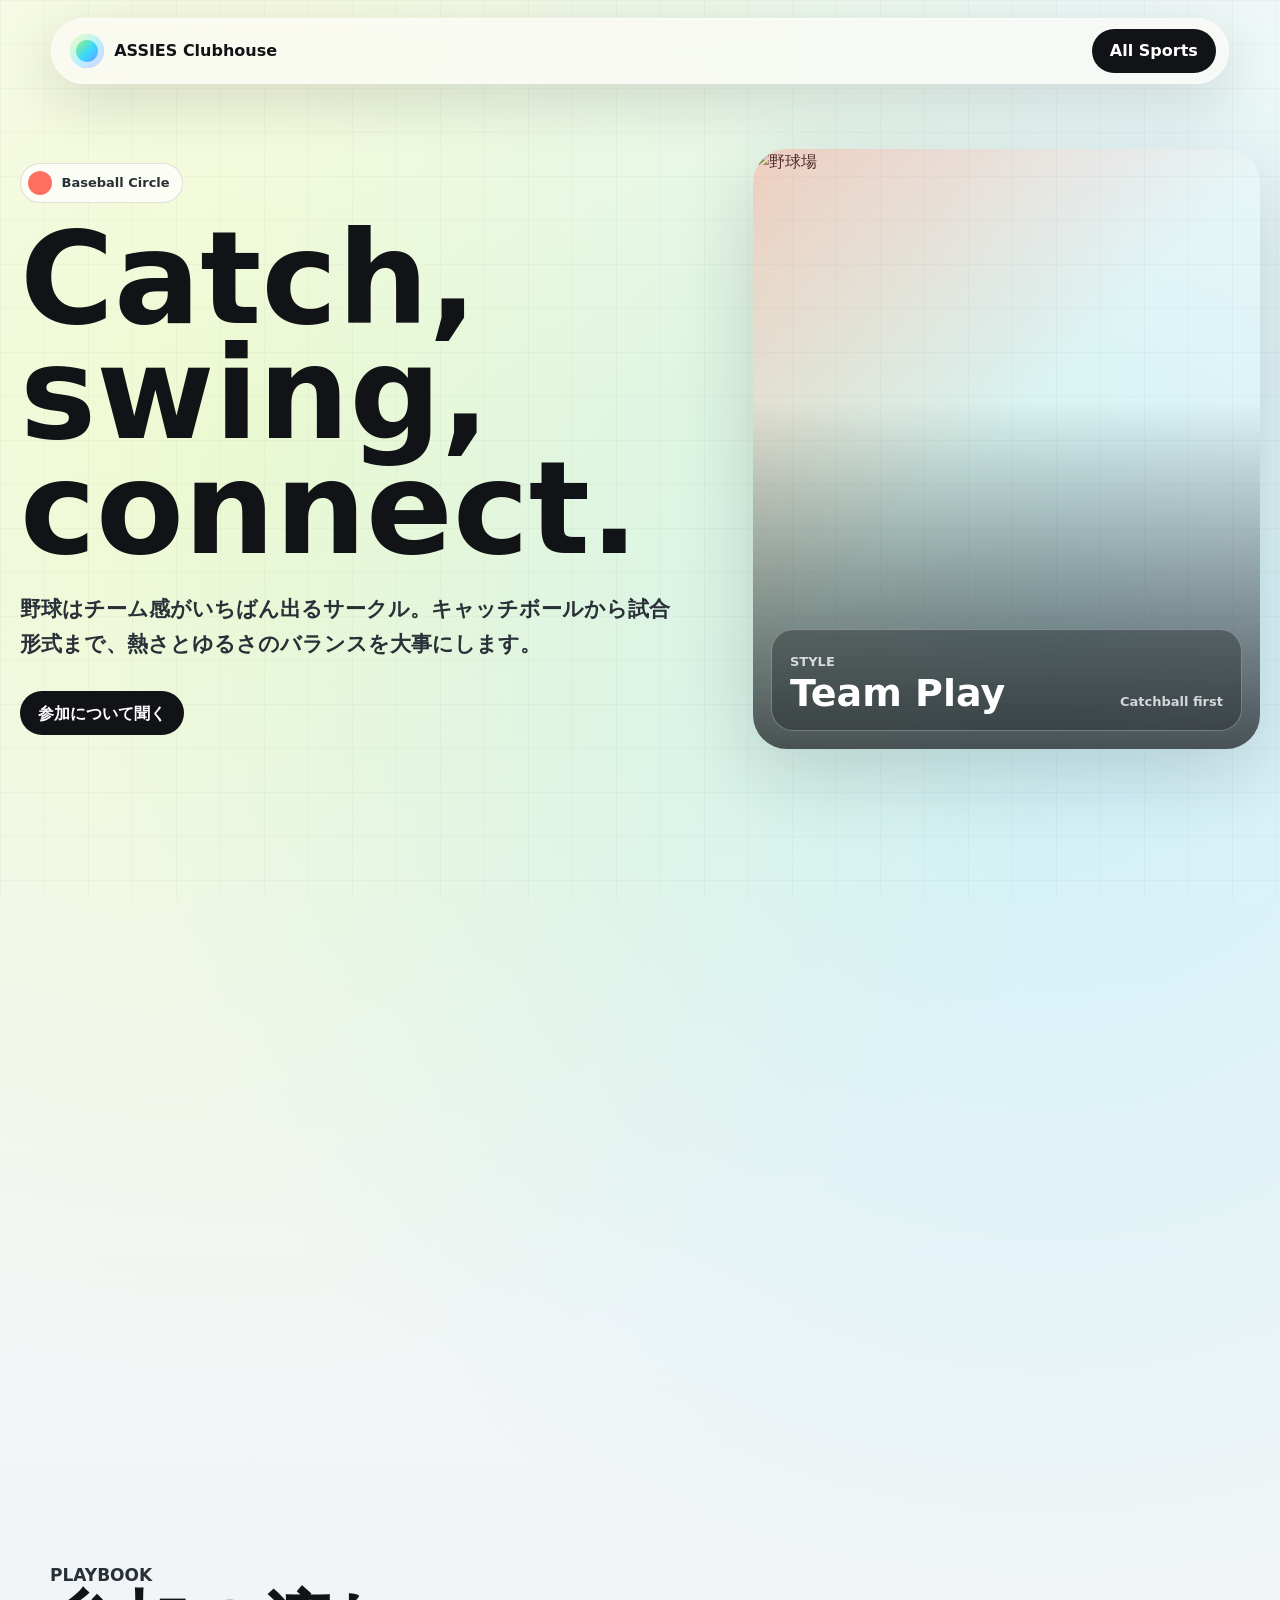
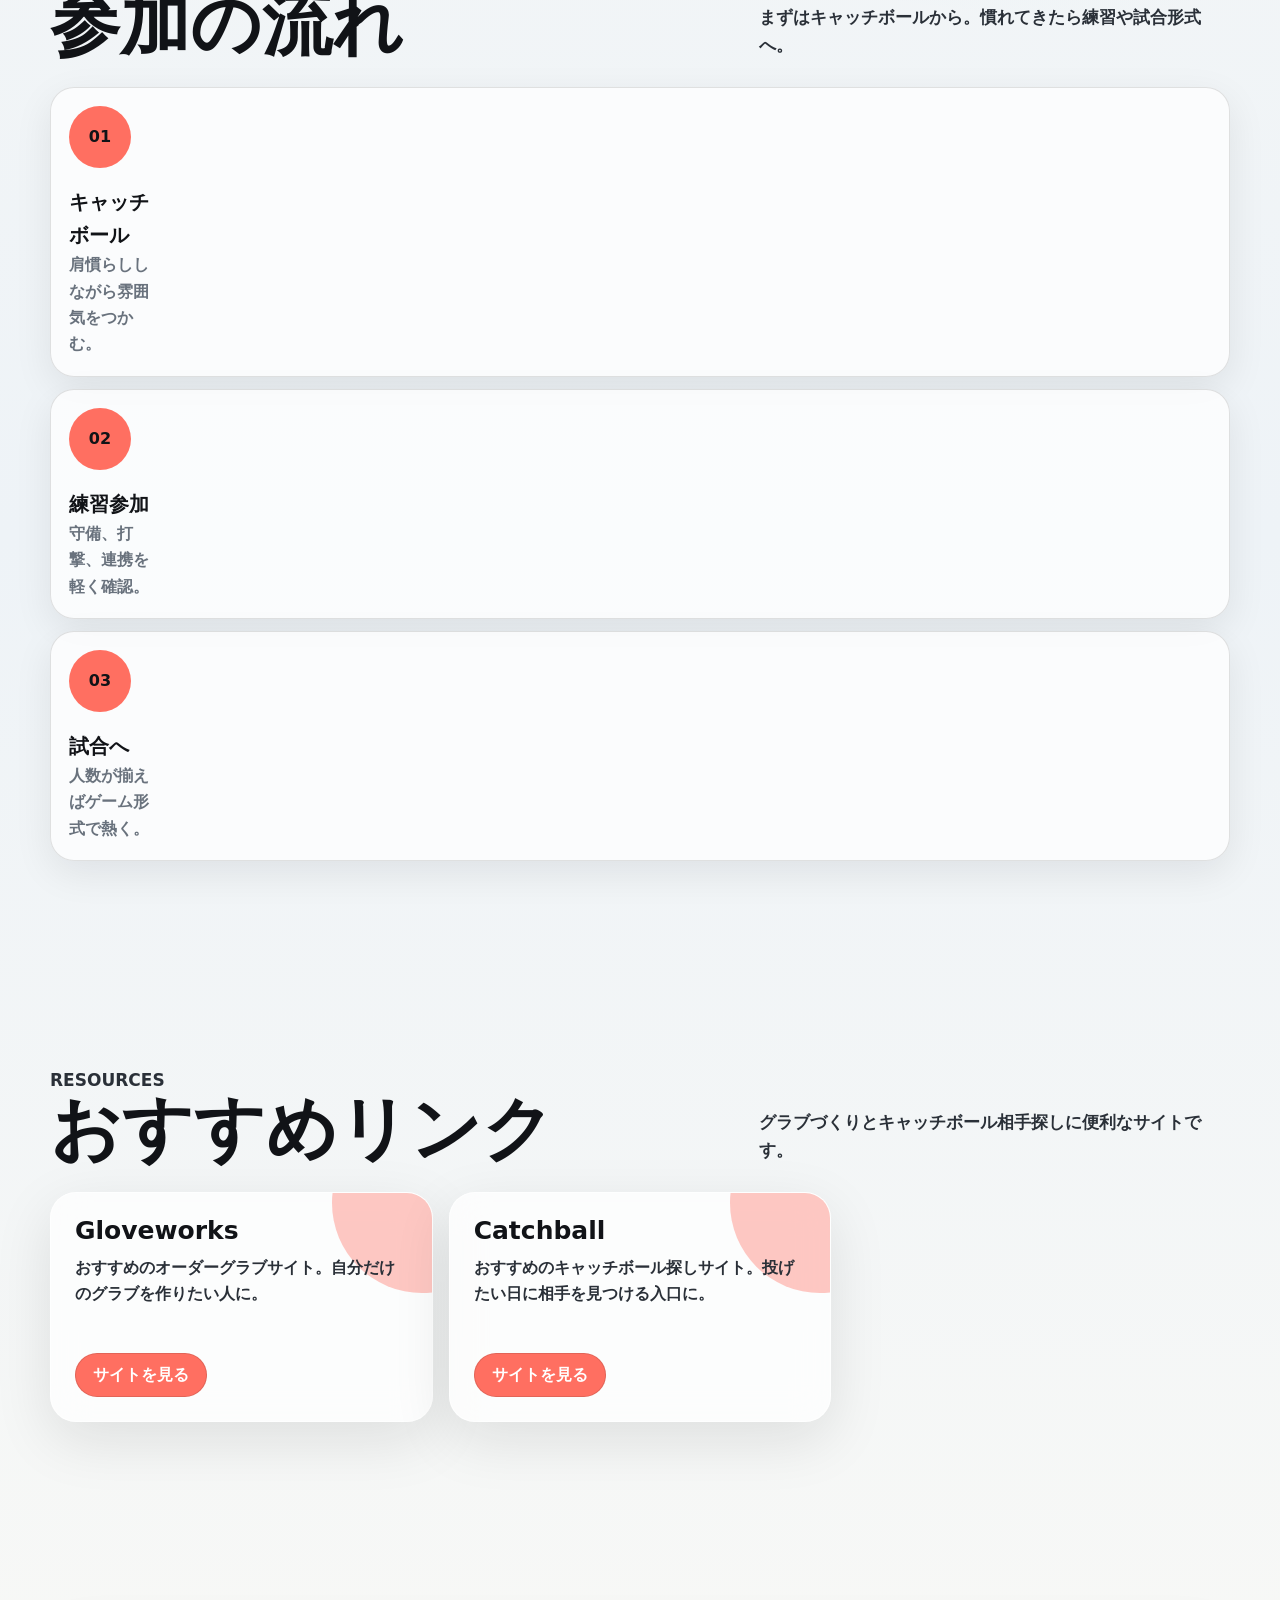
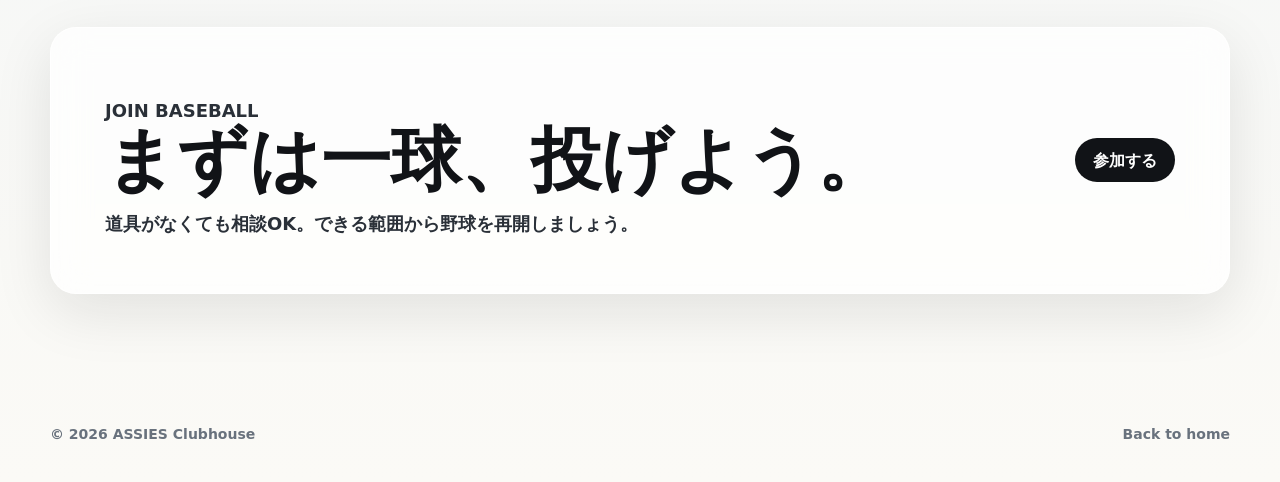
==== baseball.html @ 5f5e79d3 "Add circle detail pages" ====
<!doctype html>
<html lang="ja">
  <head>
    <meta charset="utf-8" />
    <meta name="viewport" content="width=device-width, initial-scale=1" />
    <title>Baseball | ASSIES Clubhouse</title>
    <meta name="description" content="ASSIESの野球サークル詳細ページです。" />
    <link rel="stylesheet" href="circle.css" />
    <style>
      :root { --accent: #ff6f61; }
    </style>
  </head>
  <body>
    <header class="site-header"><a class="brand" href="index.html"><span class="brand-mark"></span>ASSIES Clubhouse</a><a class="header-link" href="index.html#sports">All Sports</a></header>
    <main>
      <section class="circle-hero">
        <div class="hero-copy"><p class="kicker"><span class="pulse"></span> Baseball Circle</p><h1>Catch, swing, connect.</h1><p class="lead">野球はチーム感がいちばん出るサークル。キャッチボールから試合形式まで、熱さとゆるさのバランスを大事にします。</p><a class="button" href="#join">参加について聞く</a></div>
        <div class="hero-photo"><img src="https://images.unsplash.com/photo-1508344928928-7165b67de128?auto=format&fit=crop&w=1400&q=82" alt="野球場" /><div class="photo-stat"><div><span>STYLE</span><b>Team Play</b></div><span>Catchball first</span></div></div>
      </section>
      <section class="section reveal"><div class="section-inner"><div class="section-head"><div><p class="label">Circle Profile</p><h2>一球で距離が縮まる。</h2></div><p>ガチすぎないけど、プレーはちゃんと熱い。道具選びやキャッチボール相手探しも含めて楽しめる場所です。</p></div><div class="info-grid"><div class="info-card"><b>対象</b><p>草野球経験者、初心者、久しぶりに投げたい人。</p></div><div class="info-card"><b>活動イメージ</b><p>キャッチボール、ノック、バッティング、試合形式。</p></div><div class="info-card"><b>推しポイント</b><p>グラブや道具の話でも盛り上がれる、野球好きの集合地点。</p></div></div></div></section>
      <section class="section reveal"><div class="section-inner"><div class="section-head"><div><p class="label">Playbook</p><h2>参加の流れ</h2></div><p>まずはキャッチボールから。慣れてきたら練習や試合形式へ。</p></div><div class="flow"><div class="flow-step"><div></div><div><b>キャッチボール</b><span>肩慣らししながら雰囲気をつかむ。</span></div></div><div class="flow-step"><div></div><div><b>練習参加</b><span>守備、打撃、連携を軽く確認。</span></div></div><div class="flow-step"><div></div><div><b>試合へ</b><span>人数が揃えばゲーム形式で熱く。</span></div></div></div></div></section>
      <section class="section reveal"><div class="section-inner"><div class="section-head"><div><p class="label">Resources</p><h2>おすすめリンク</h2></div><p>グラブづくりとキャッチボール相手探しに便利なサイトです。</p></div><div class="resource-grid"><article class="resource-card dark"><div><h3>Gloveworks</h3><p>おすすめのオーダーグラブサイト。自分だけのグラブを作りたい人に。</p></div><a class="button" href="https://jp.gloveworks.net/customize" target="_blank" rel="noopener noreferrer">サイトを見る</a></article><article class="resource-card dark"><div><h3>Catchball</h3><p>おすすめのキャッチボール探しサイト。投げたい日に相手を見つける入口に。</p></div><a class="button" href="https://catchball.website/" target="_blank" rel="noopener noreferrer">サイトを見る</a></article></div></div></section>
      <section class="section reveal" id="join"><div class="section-inner"><div class="join-panel"><div><p class="label">Join Baseball</p><h2>まずは一球、投げよう。</h2><p>道具がなくても相談OK。できる範囲から野球を再開しましょう。</p></div><a class="button" href="mailto:hello@example.com">参加する</a></div></div></section>
    </main>
    <footer><span>&copy; 2026 ASSIES Clubhouse</span><span><a href="index.html">Back to home</a></span></footer>
  </body>
</html>
---- circle.css ----
:root {
  --ink: #111317;
  --soft-ink: #2a3038;
  --muted: #69727d;
  --paper: #fbfaf6;
  --white: #ffffff;
  --acid: #c8ff3d;
  --cyan: #38d7ff;
  --coral: #ff6f61;
  --violet: #8f7aff;
  --line: rgba(17, 19, 23, 0.12);
  --glass: rgba(255, 255, 255, 0.72);
  --shadow: 0 24px 80px rgba(17, 19, 23, 0.16);
}

* {
  box-sizing: border-box;
}

html {
  scroll-behavior: smooth;
}

body {
  margin: 0;
  font-family: "Inter", "Yu Gothic", "Hiragino Kaku Gothic ProN", Meiryo, system-ui,
    sans-serif;
  color: var(--ink);
  background:
    radial-gradient(circle at 18% 12%, rgba(200, 255, 61, 0.2), transparent 28%),
    radial-gradient(circle at 82% 18%, rgba(56, 215, 255, 0.22), transparent 30%),
    linear-gradient(180deg, #fbfaf6, #eef3f7 58%, #fbfaf6);
  line-height: 1.65;
}

body::before {
  content: "";
  position: fixed;
  inset: 0;
  z-index: -1;
  opacity: 0.45;
  background-image:
    linear-gradient(rgba(17, 19, 23, 0.055) 1px, transparent 1px),
    linear-gradient(90deg, rgba(17, 19, 23, 0.055) 1px, transparent 1px);
  background-size: 44px 44px;
}

a {
  color: inherit;
  text-decoration: none;
}

img {
  display: block;
  max-width: 100%;
}

.site-header {
  position: fixed;
  inset: 18px clamp(16px, 4vw, 54px) auto;
  z-index: 30;
  display: flex;
  align-items: center;
  justify-content: space-between;
  gap: 18px;
  padding: 10px 12px 10px 18px;
  border: 1px solid rgba(255, 255, 255, 0.55);
  border-radius: 999px;
  background: rgba(251, 250, 246, 0.76);
  box-shadow: 0 16px 60px rgba(17, 19, 23, 0.14);
  backdrop-filter: blur(18px) saturate(1.2);
}

.brand {
  display: inline-flex;
  align-items: center;
  gap: 10px;
  font-weight: 900;
}

.brand-mark {
  width: 34px;
  aspect-ratio: 1;
  border-radius: 50%;
  background: linear-gradient(135deg, var(--acid), var(--cyan) 54%, var(--violet));
  box-shadow: inset 0 0 0 6px rgba(255, 255, 255, 0.65);
}

.header-link,
.button {
  display: inline-flex;
  align-items: center;
  justify-content: center;
  min-height: 44px;
  padding: 11px 17px;
  border: 1px solid rgba(17, 19, 23, 0.12);
  border-radius: 999px;
  background: var(--ink);
  color: var(--white);
  font-weight: 900;
  line-height: 1.1;
  transition: transform 180ms ease, box-shadow 180ms ease;
}

.header-link:hover,
.button:hover {
  transform: translateY(-2px);
  box-shadow: 0 16px 44px rgba(17, 19, 23, 0.18);
}

.button.secondary {
  background: rgba(255, 255, 255, 0.78);
  color: var(--ink);
  backdrop-filter: blur(16px);
}

.circle-hero {
  width: min(1240px, calc(100% - 32px));
  min-height: 92svh;
  display: grid;
  grid-template-columns: minmax(0, 0.95fr) minmax(320px, 0.72fr);
  gap: clamp(28px, 5vw, 72px);
  align-items: center;
  margin: 0 auto;
  padding: 128px 0 58px;
}

.hero-copy {
  max-width: 740px;
}

.kicker {
  display: inline-flex;
  align-items: center;
  gap: 10px;
  margin: 0 0 18px;
  padding: 7px 12px 7px 7px;
  border: 1px solid var(--line);
  border-radius: 999px;
  background: rgba(255, 255, 255, 0.72);
  color: var(--soft-ink);
  font-size: 13px;
  font-weight: 900;
  backdrop-filter: blur(16px);
}

.pulse {
  width: 24px;
  aspect-ratio: 1;
  border-radius: 50%;
  background: var(--accent, var(--acid));
  box-shadow: 0 0 0 0 color-mix(in srgb, var(--accent, var(--acid)) 65%, transparent);
  animation: pulse 1.8s ease-out infinite;
}

@keyframes pulse {
  to {
    box-shadow: 0 0 0 16px transparent;
  }
}

h1 {
  margin: 0;
  font-size: clamp(58px, 10vw, 136px);
  line-height: 0.9;
  letter-spacing: 0;
}

.lead {
  margin: 26px 0 30px;
  color: var(--soft-ink);
  font-size: clamp(17px, 2vw, 21px);
  font-weight: 700;
}

.hero-photo {
  position: relative;
  min-height: 600px;
  border-radius: 34px;
  overflow: hidden;
  box-shadow: var(--shadow);
  isolation: isolate;
}

.hero-photo img {
  width: 100%;
  height: 100%;
  position: absolute;
  inset: 0;
  object-fit: cover;
}

.hero-photo::after {
  content: "";
  position: absolute;
  inset: 0;
  background:
    linear-gradient(to top, rgba(17, 19, 23, 0.72), transparent 58%),
    linear-gradient(135deg, color-mix(in srgb, var(--accent, var(--acid)) 30%, transparent), transparent 48%);
}

.photo-stat {
  position: absolute;
  inset: auto 18px 18px;
  z-index: 2;
  display: grid;
  grid-template-columns: 1fr auto;
  gap: 12px;
  align-items: end;
  padding: 18px;
  border: 1px solid rgba(255, 255, 255, 0.3);
  border-radius: 22px;
  color: var(--white);
  background: rgba(17, 19, 23, 0.32);
  backdrop-filter: blur(18px);
}

.photo-stat b {
  display: block;
  font-size: 38px;
  line-height: 1;
}

.photo-stat span {
  color: rgba(255, 255, 255, 0.78);
  font-size: 13px;
  font-weight: 900;
}

.section {
  padding: clamp(58px, 8vw, 104px) 16px;
}

.section-inner {
  width: min(1180px, 100%);
  margin: 0 auto;
}

.section-head {
  display: grid;
  grid-template-columns: minmax(0, 0.8fr) minmax(280px, 0.55fr);
  gap: 24px;
  align-items: end;
  margin-bottom: 28px;
}

.label {
  margin: 0 0 10px;
  color: var(--muted);
  font-size: 13px;
  font-weight: 900;
  text-transform: uppercase;
}

h2 {
  margin: 0;
  font-size: clamp(34px, 6vw, 70px);
  line-height: 1;
  letter-spacing: 0;
}

.section-head p {
  margin: 0;
  color: var(--soft-ink);
  font-size: 17px;
  font-weight: 700;
}

.info-grid {
  display: grid;
  grid-template-columns: repeat(3, 1fr);
  gap: 16px;
}

.info-card,
.resource-card,
.join-panel {
  border: 1px solid rgba(255, 255, 255, 0.66);
  border-radius: 26px;
  background: rgba(255, 255, 255, 0.72);
  box-shadow: 0 18px 58px rgba(17, 19, 23, 0.1);
  backdrop-filter: blur(18px) saturate(1.2);
}

.info-card {
  min-height: 230px;
  padding: 24px;
}

.info-card b {
  display: block;
  margin-bottom: 12px;
  font-size: 22px;
}

.info-card p {
  margin: 0;
  color: var(--soft-ink);
  font-weight: 700;
}

.resource-grid {
  display: grid;
  grid-template-columns: repeat(3, 1fr);
  gap: 16px;
}

.resource-card {
  position: relative;
  min-height: 230px;
  display: grid;
  align-content: space-between;
  gap: 20px;
  padding: 24px;
  overflow: hidden;
}

.resource-card::before {
  content: "";
  position: absolute;
  inset: -80px -80px auto auto;
  width: 180px;
  aspect-ratio: 1;
  border-radius: 50%;
  background: color-mix(in srgb, var(--accent, var(--acid)) 38%, transparent);
}

.resource-card h3 {
  position: relative;
  margin: 0 0 10px;
  font-size: 25px;
  line-height: 1.1;
}

.resource-card p {
  position: relative;
  margin: 0;
  color: var(--soft-ink);
  font-weight: 700;
}

.resource-card .button {
  position: relative;
  width: fit-content;
  background: var(--accent, var(--ink));
  color: var(--ink);
}

.resource-card.dark .button {
  color: var(--white);
}

.flow {
  display: grid;
  gap: 12px;
  counter-reset: flow;
}

.flow-step {
  counter-increment: flow;
  display: grid;
  grid-template-columns: 80px 1fr;
  gap: 18px;
  align-items: center;
  padding: 18px;
  border: 1px solid var(--line);
  border-radius: 24px;
  background: rgba(255, 255, 255, 0.72);
  box-shadow: 0 12px 38px rgba(17, 19, 23, 0.08);
}

.flow-step::before {
  content: "0" counter(flow);
  display: grid;
  place-items: center;
  width: 62px;
  aspect-ratio: 1;
  border-radius: 50%;
  background: var(--accent, var(--acid));
  font-weight: 900;
}

.flow-step b {
  display: block;
  font-size: 20px;
}

.flow-step span {
  color: var(--muted);
  font-weight: 800;
}

.join-panel {
  display: grid;
  grid-template-columns: 1fr auto;
  gap: 24px;
  align-items: center;
  padding: clamp(26px, 5vw, 54px);
}

.join-panel p {
  max-width: 700px;
  margin: 14px 0 0;
  color: var(--soft-ink);
  font-size: 18px;
  font-weight: 700;
}

footer {
  display: flex;
  justify-content: space-between;
  gap: 18px;
  width: min(1180px, calc(100% - 32px));
  margin: 0 auto;
  padding: 26px 0 36px;
  color: var(--muted);
  font-size: 14px;
  font-weight: 800;
}

.reveal {
  opacity: 0;
  transform: translateY(22px);
  animation: reveal 760ms ease forwards;
  animation-timeline: view();
  animation-range: entry 5% cover 28%;
}

@keyframes reveal {
  to {
    opacity: 1;
    transform: translateY(0);
  }
}

@media (prefers-reduced-motion: reduce) {
  *,
  *::before,
  *::after {
    animation-duration: 1ms !important;
    animation-iteration-count: 1 !important;
    scroll-behavior: auto !important;
  }
}

@media (max-width: 980px) {
  .circle-hero,
  .section-head,
  .join-panel {
    grid-template-columns: 1fr;
  }

  .hero-photo {
    min-height: 420px;
    order: -1;
  }

  .info-grid,
  .resource-grid {
    grid-template-columns: 1fr;
  }
}

@media (max-width: 560px) {
  .site-header {
    inset: 12px 12px auto;
  }

  .header-link {
    display: none;
  }

  h1 {
    font-size: clamp(48px, 17vw, 76px);
  }

  .photo-stat,
  .flow-step {
    grid-template-columns: 1fr;
  }

  .button {
    width: 100%;
  }

  footer {
    flex-direction: column;
  }
}
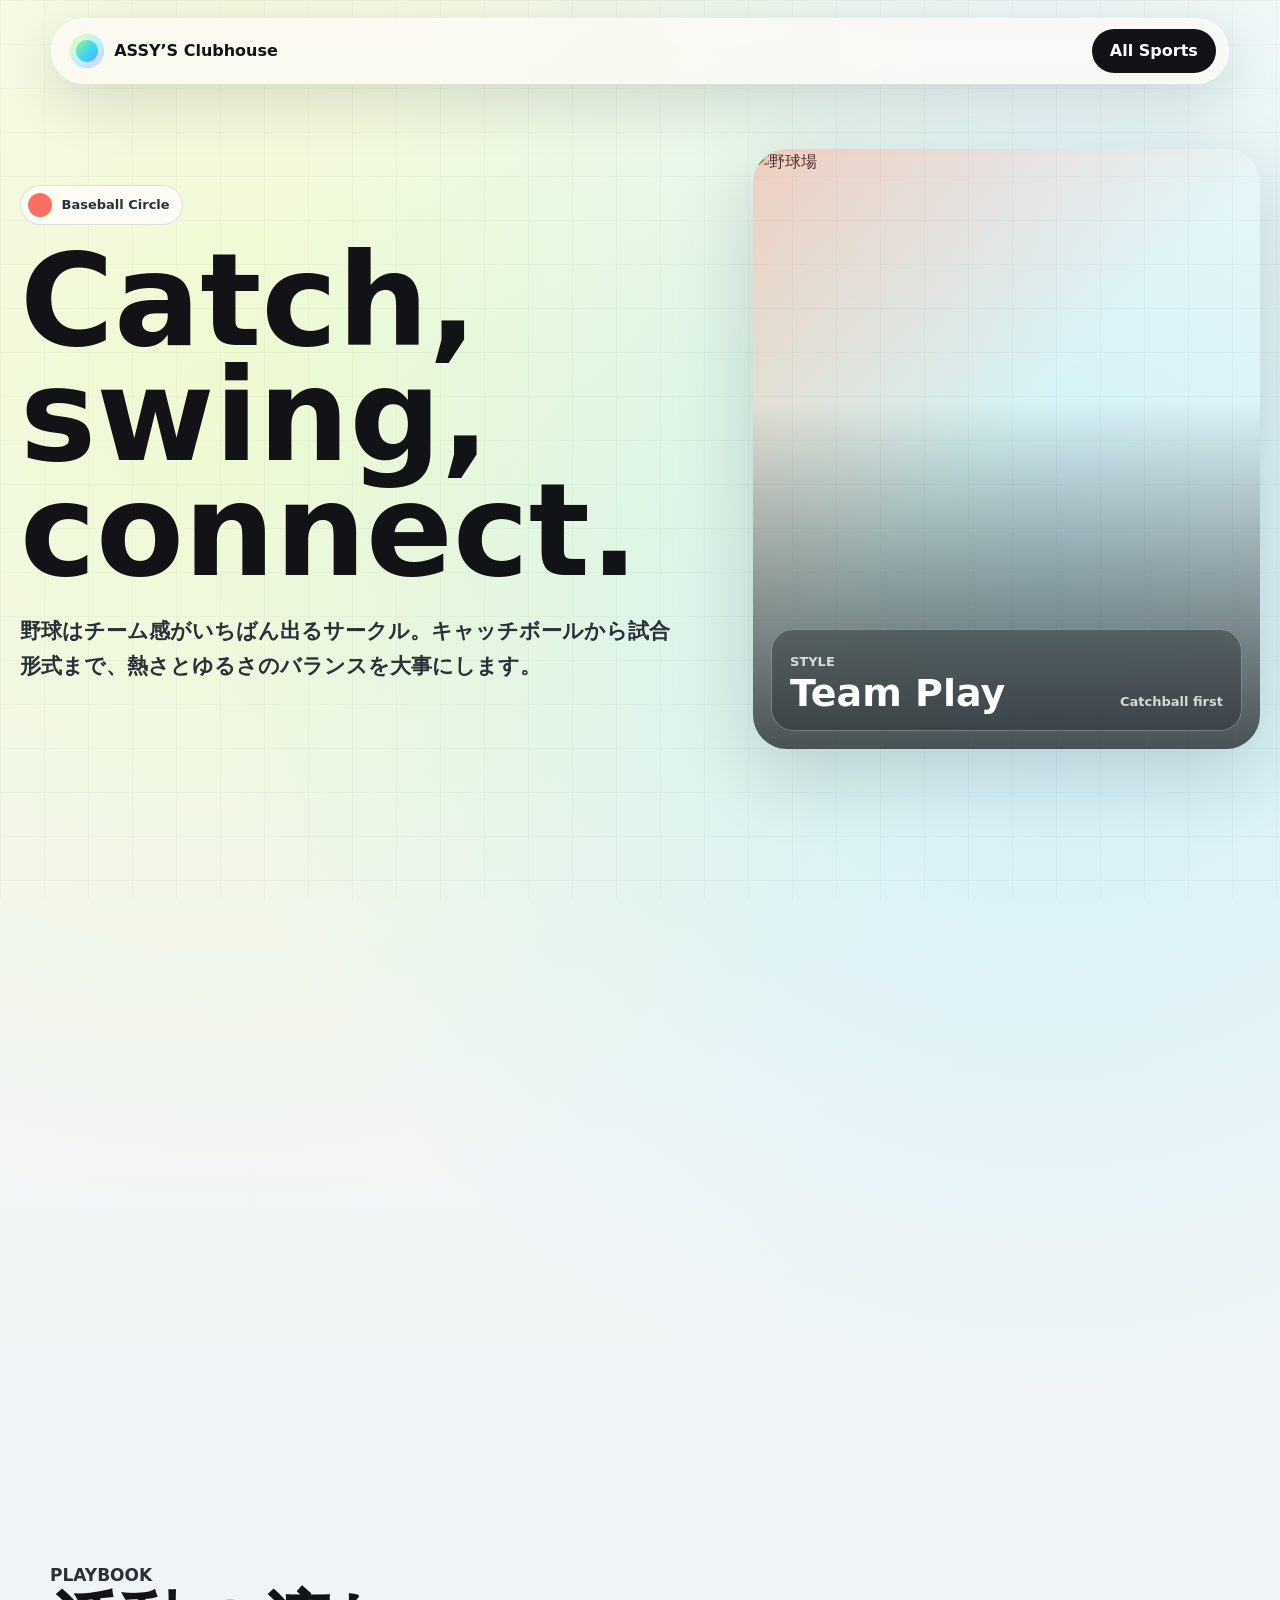
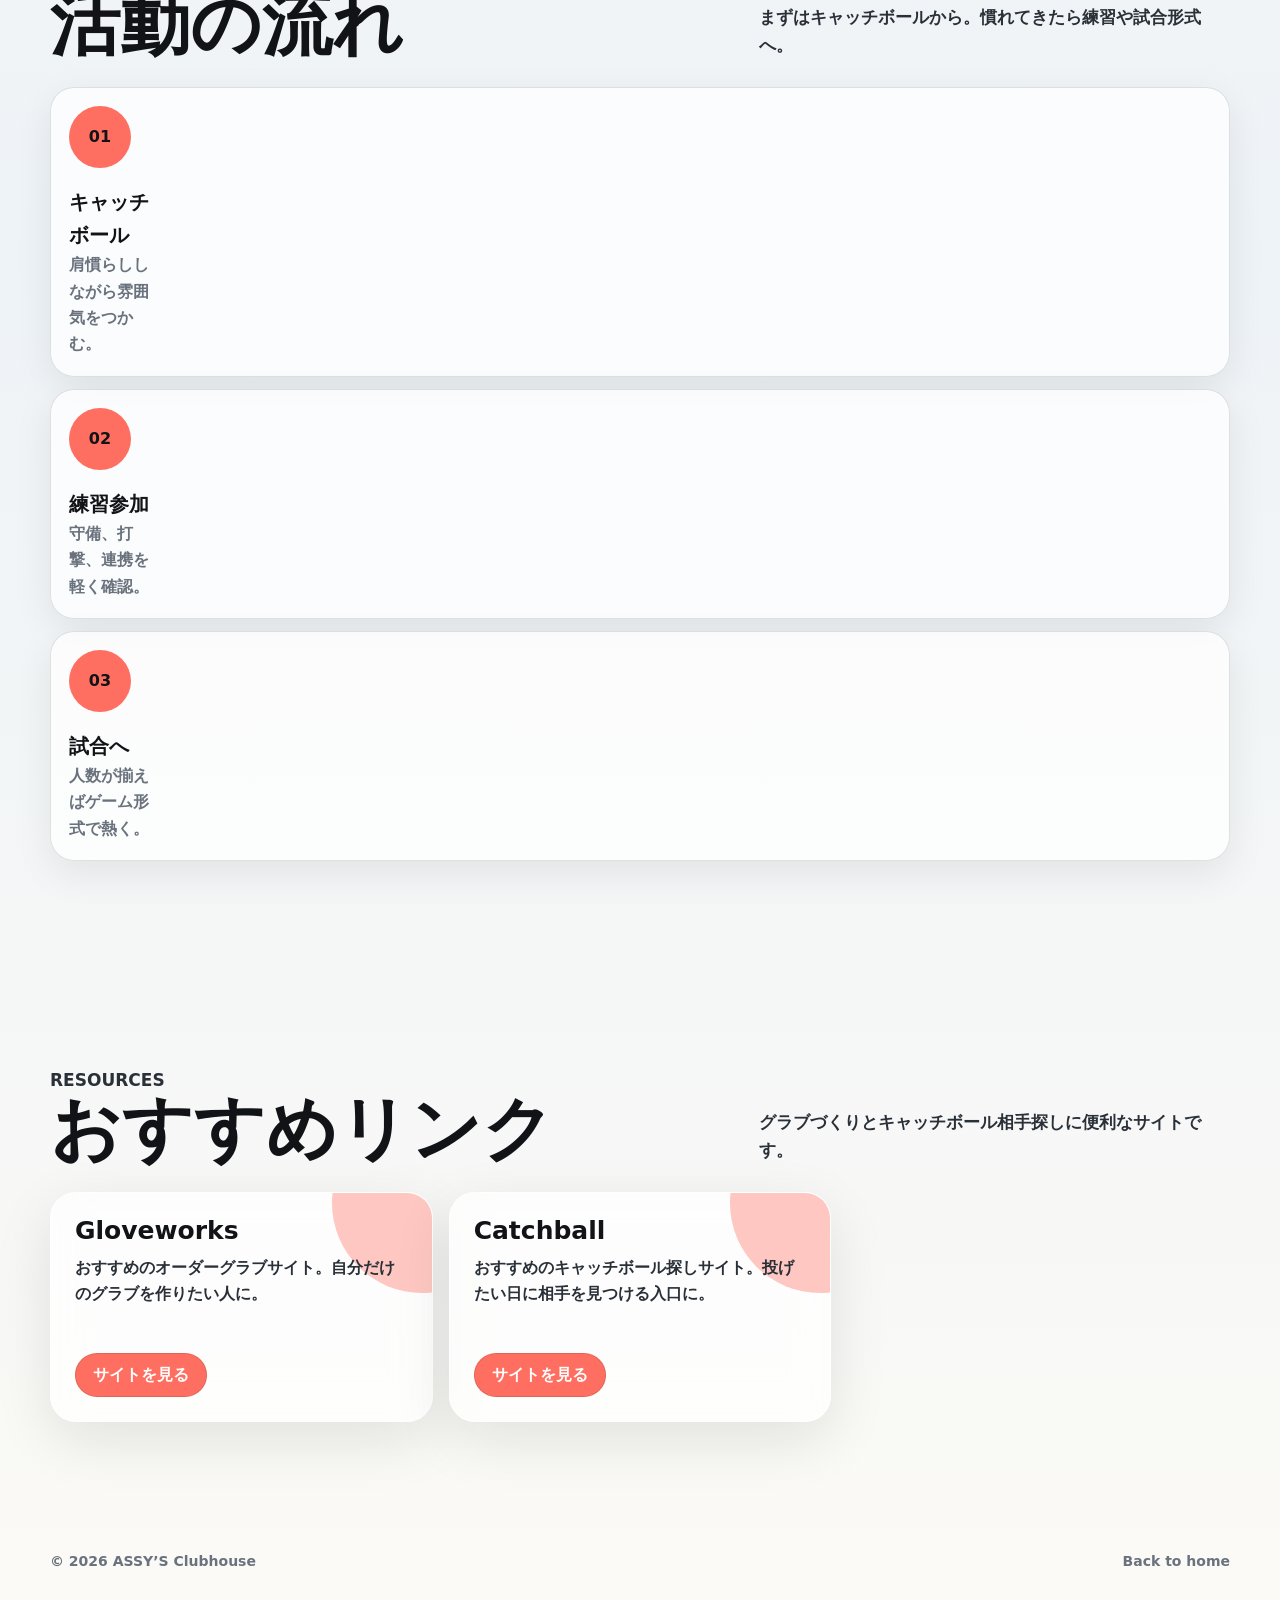
==== commit ce5450cb: "rename to ASSY'S and remove member-recruitment CTAs Corrects the name spelling from ASSIES to ASSY'S" ====
--- a/baseball.html
+++ b/baseball.html
@@ -3,25 +3,25 @@
   <head>
     <meta charset="utf-8" />
     <meta name="viewport" content="width=device-width, initial-scale=1" />
-    <title>Baseball | ASSIES Clubhouse</title>
-    <meta name="description" content="ASSIESの野球サークル詳細ページです。" />
+    <title>Baseball | ASSY’S Clubhouse</title>
+    <meta name="description" content="ASSY’Sの野球サークル詳細ページです。" />
     <link rel="stylesheet" href="circle.css" />
     <style>
       :root { --accent: #ff6f61; }
     </style>
   </head>
   <body>
-    <header class="site-header"><a class="brand" href="index.html"><span class="brand-mark"></span>ASSIES Clubhouse</a><a class="header-link" href="index.html#sports">All Sports</a></header>
+    <header class="site-header"><a class="brand" href="index.html"><span class="brand-mark"></span>ASSY’S Clubhouse</a><a class="header-link" href="index.html#sports">All Sports</a></header>
     <main>
       <section class="circle-hero">
-        <div class="hero-copy"><p class="kicker"><span class="pulse"></span> Baseball Circle</p><h1>Catch, swing, connect.</h1><p class="lead">野球はチーム感がいちばん出るサークル。キャッチボールから試合形式まで、熱さとゆるさのバランスを大事にします。</p><a class="button" href="#join">参加について聞く</a></div>
+        <div class="hero-copy"><p class="kicker"><span class="pulse"></span> Baseball Circle</p><h1>Catch, swing, connect.</h1><p class="lead">野球はチーム感がいちばん出るサークル。キャッチボールから試合形式まで、熱さとゆるさのバランスを大事にします。</p></div>
         <div class="hero-photo"><img src="https://images.unsplash.com/photo-1508344928928-7165b67de128?auto=format&fit=crop&w=1400&q=82" alt="野球場" /><div class="photo-stat"><div><span>STYLE</span><b>Team Play</b></div><span>Catchball first</span></div></div>
       </section>
       <section class="section reveal"><div class="section-inner"><div class="section-head"><div><p class="label">Circle Profile</p><h2>一球で距離が縮まる。</h2></div><p>ガチすぎないけど、プレーはちゃんと熱い。道具選びやキャッチボール相手探しも含めて楽しめる場所です。</p></div><div class="info-grid"><div class="info-card"><b>対象</b><p>草野球経験者、初心者、久しぶりに投げたい人。</p></div><div class="info-card"><b>活動イメージ</b><p>キャッチボール、ノック、バッティング、試合形式。</p></div><div class="info-card"><b>推しポイント</b><p>グラブや道具の話でも盛り上がれる、野球好きの集合地点。</p></div></div></div></section>
-      <section class="section reveal"><div class="section-inner"><div class="section-head"><div><p class="label">Playbook</p><h2>参加の流れ</h2></div><p>まずはキャッチボールから。慣れてきたら練習や試合形式へ。</p></div><div class="flow"><div class="flow-step"><div></div><div><b>キャッチボール</b><span>肩慣らししながら雰囲気をつかむ。</span></div></div><div class="flow-step"><div></div><div><b>練習参加</b><span>守備、打撃、連携を軽く確認。</span></div></div><div class="flow-step"><div></div><div><b>試合へ</b><span>人数が揃えばゲーム形式で熱く。</span></div></div></div></div></section>
+      <section class="section reveal"><div class="section-inner"><div class="section-head"><div><p class="label">Playbook</p><h2>活動の流れ</h2></div><p>まずはキャッチボールから。慣れてきたら練習や試合形式へ。</p></div><div class="flow"><div class="flow-step"><div></div><div><b>キャッチボール</b><span>肩慣らししながら雰囲気をつかむ。</span></div></div><div class="flow-step"><div></div><div><b>練習参加</b><span>守備、打撃、連携を軽く確認。</span></div></div><div class="flow-step"><div></div><div><b>試合へ</b><span>人数が揃えばゲーム形式で熱く。</span></div></div></div></div></section>
       <section class="section reveal"><div class="section-inner"><div class="section-head"><div><p class="label">Resources</p><h2>おすすめリンク</h2></div><p>グラブづくりとキャッチボール相手探しに便利なサイトです。</p></div><div class="resource-grid"><article class="resource-card dark"><div><h3>Gloveworks</h3><p>おすすめのオーダーグラブサイト。自分だけのグラブを作りたい人に。</p></div><a class="button" href="https://jp.gloveworks.net/customize" target="_blank" rel="noopener noreferrer">サイトを見る</a></article><article class="resource-card dark"><div><h3>Catchball</h3><p>おすすめのキャッチボール探しサイト。投げたい日に相手を見つける入口に。</p></div><a class="button" href="https://catchball.website/" target="_blank" rel="noopener noreferrer">サイトを見る</a></article></div></div></section>
-      <section class="section reveal" id="join"><div class="section-inner"><div class="join-panel"><div><p class="label">Join Baseball</p><h2>まずは一球、投げよう。</h2><p>道具がなくても相談OK。できる範囲から野球を再開しましょう。</p></div><a class="button" href="mailto:hello@example.com">参加する</a></div></div></section>
+      
     </main>
-    <footer><span>&copy; 2026 ASSIES Clubhouse</span><span><a href="index.html">Back to home</a></span></footer>
+    <footer><span>&copy; 2026 ASSY’S Clubhouse</span><span><a href="index.html">Back to home</a></span></footer>
   </body>
 </html>
--- a/circle.css
+++ b/circle.css
@@ -273,8 +273,7 @@
 }
 
 .info-card,
-.resource-card,
-.join-panel {
+.resource-card {
   border: 1px solid rgba(255, 255, 255, 0.66);
   border-radius: 26px;
   background: rgba(255, 255, 255, 0.72);
@@ -390,21 +389,6 @@
   font-weight: 800;
 }
 
-.join-panel {
-  display: grid;
-  grid-template-columns: 1fr auto;
-  gap: 24px;
-  align-items: center;
-  padding: clamp(26px, 5vw, 54px);
-}
-
-.join-panel p {
-  max-width: 700px;
-  margin: 14px 0 0;
-  color: var(--soft-ink);
-  font-size: 18px;
-  font-weight: 700;
-}
 
 footer {
   display: flex;
@@ -445,8 +429,7 @@
 
 @media (max-width: 980px) {
   .circle-hero,
-  .section-head,
-  .join-panel {
+  .section-head {
     grid-template-columns: 1fr;
   }
 
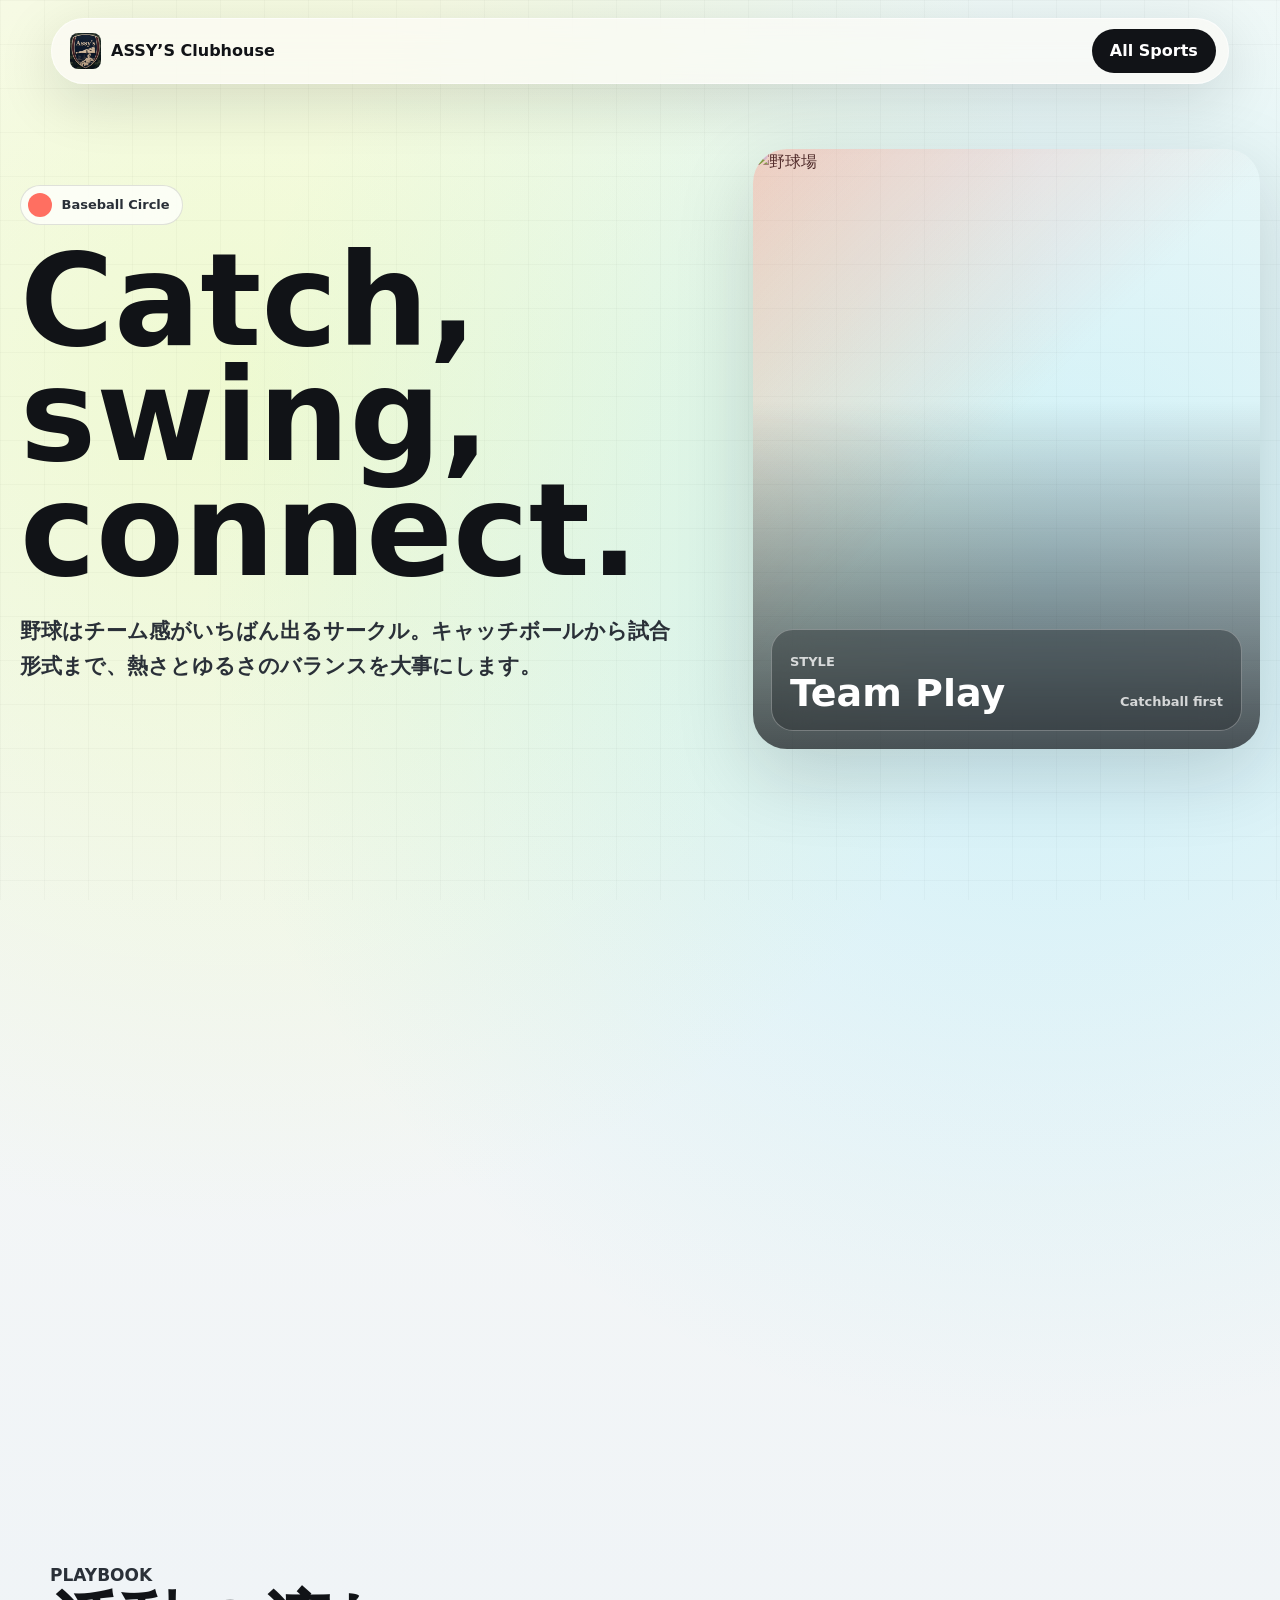
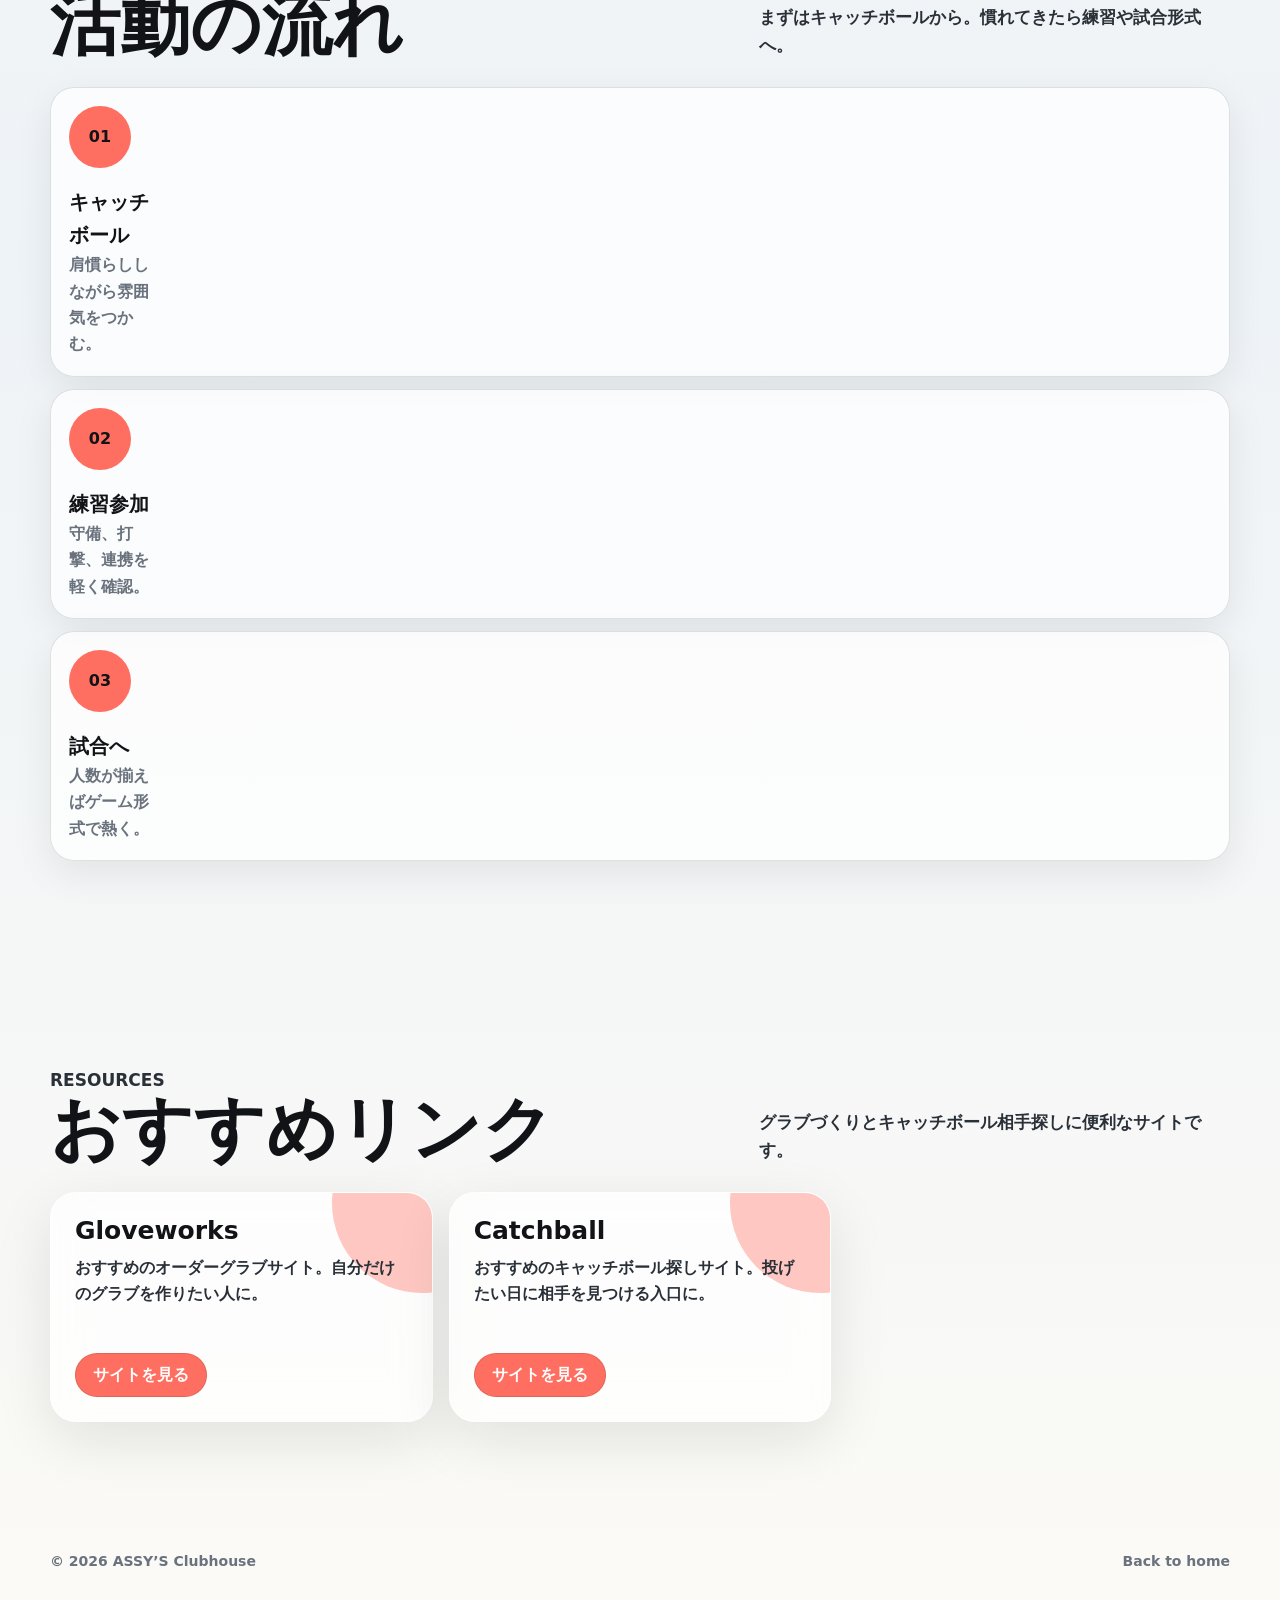
==== commit 776a1afc: "feat: add the circle's crest logo to headers and favicon Adds logo.png (the wooden Assy's shield cre" ====
--- a/baseball.html
+++ b/baseball.html
@@ -6,12 +6,13 @@
     <title>Baseball | ASSY’S Clubhouse</title>
     <meta name="description" content="ASSY’Sの野球サークル詳細ページです。" />
     <link rel="stylesheet" href="circle.css" />
+    <link rel="icon" href="logo.png" />
     <style>
       :root { --accent: #ff6f61; }
     </style>
   </head>
   <body>
-    <header class="site-header"><a class="brand" href="index.html"><span class="brand-mark"></span>ASSY’S Clubhouse</a><a class="header-link" href="index.html#sports">All Sports</a></header>
+    <header class="site-header"><a class="brand" href="index.html"><img class="brand-mark" src="logo.png" alt="ASSY’S" />ASSY’S Clubhouse</a><a class="header-link" href="index.html#sports">All Sports</a></header>
     <main>
       <section class="circle-hero">
         <div class="hero-copy"><p class="kicker"><span class="pulse"></span> Baseball Circle</p><h1>Catch, swing, connect.</h1><p class="lead">野球はチーム感がいちばん出るサークル。キャッチボールから試合形式まで、熱さとゆるさのバランスを大事にします。</p></div>
--- a/circle.css
+++ b/circle.css
@@ -79,11 +79,11 @@
 }
 
 .brand-mark {
-  width: 34px;
-  aspect-ratio: 1;
-  border-radius: 50%;
-  background: linear-gradient(135deg, var(--acid), var(--cyan) 54%, var(--violet));
-  box-shadow: inset 0 0 0 6px rgba(255, 255, 255, 0.65);
+  height: 36px;
+  width: auto;
+  border-radius: 8px;
+  object-fit: contain;
+  flex-shrink: 0;
 }
 
 .header-link,
